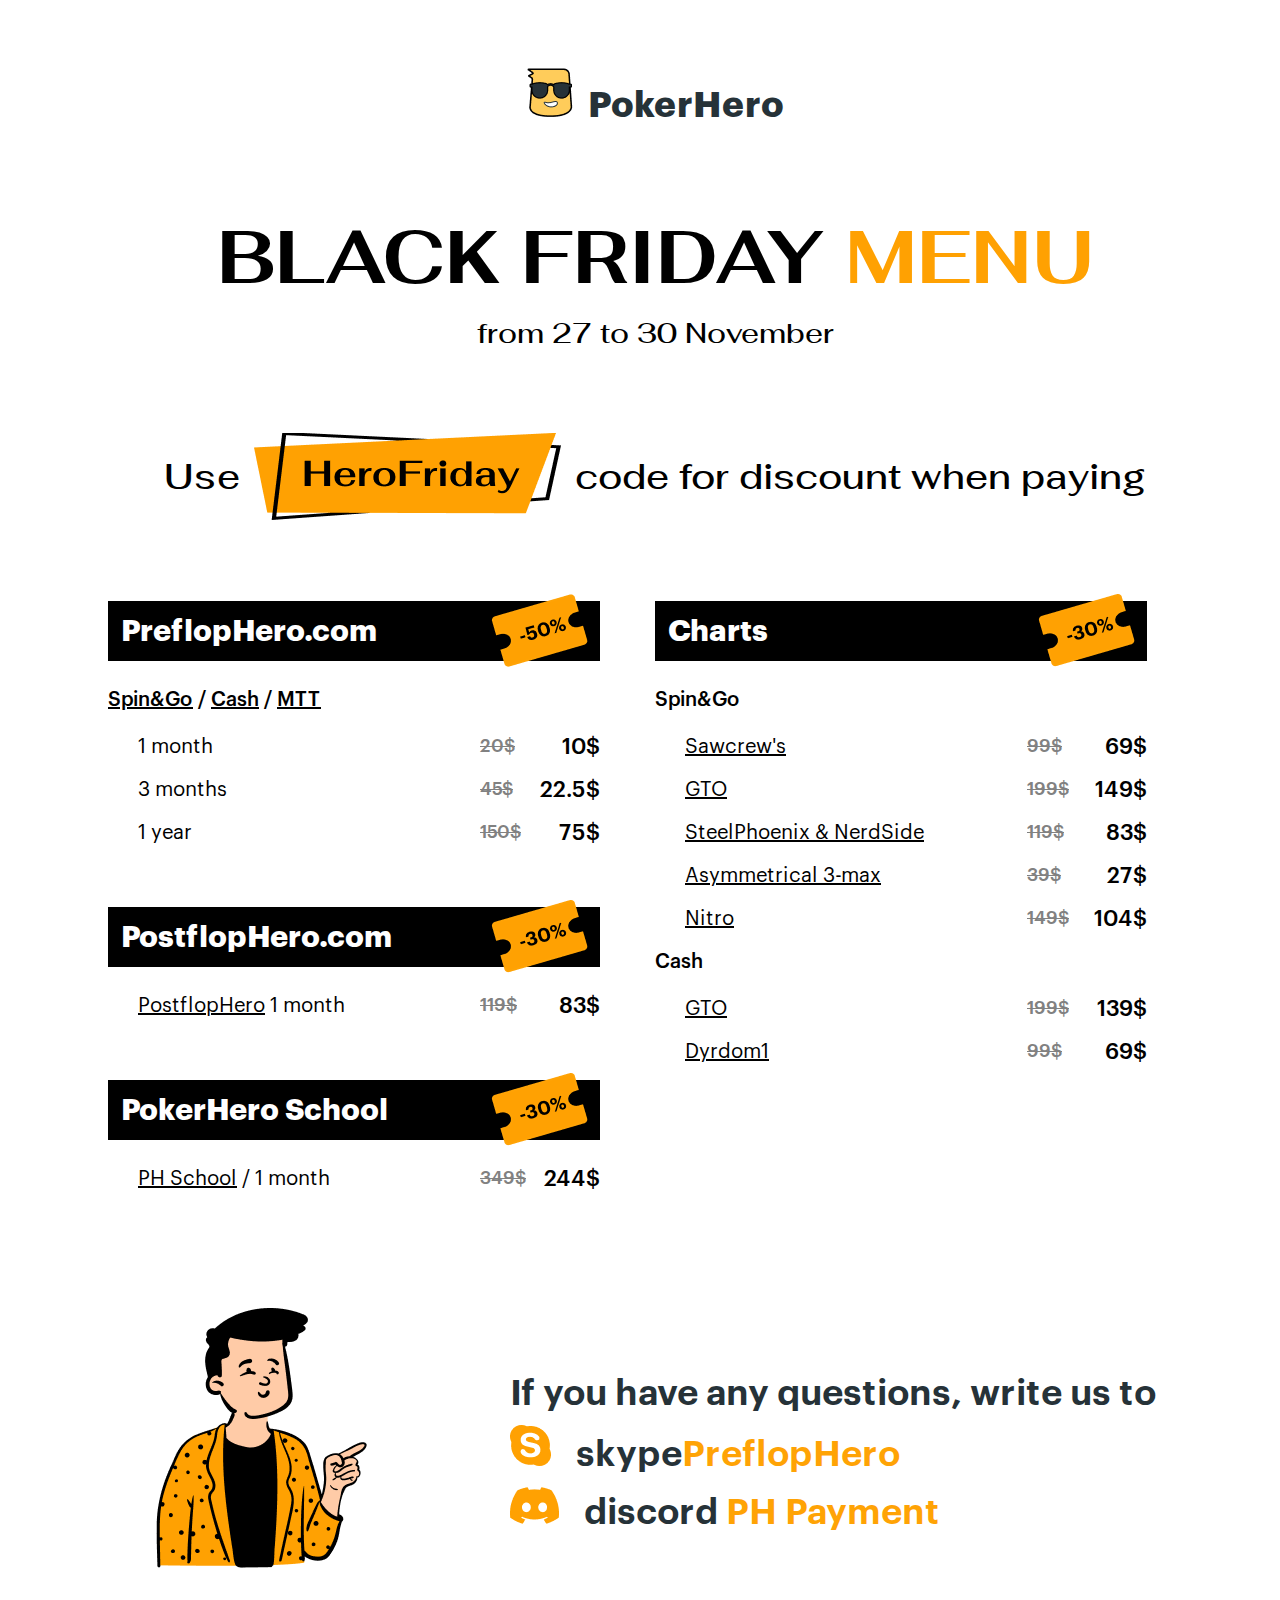
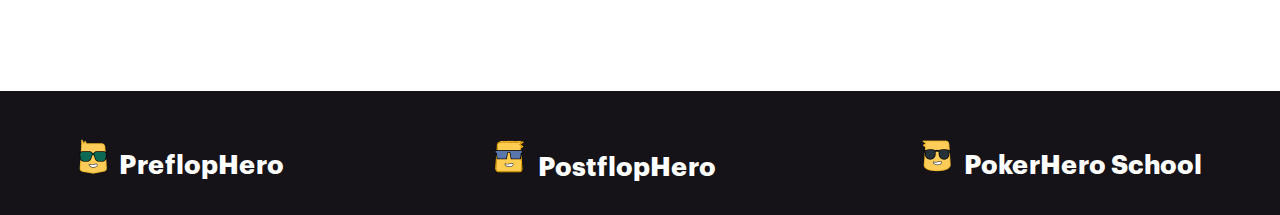
==== pokerhero/index.html @ 24f57f9c "added PokerHero" ====
<!DOCTYPE html>
<html lang="en">
<head>
    <meta charset="UTF-8">
    <meta http-equiv="X-UA-Compatible" content="IE=edge">
    <meta name="viewport" content="width=device-width, initial-scale=1.0">
    <title>Document</title>
    <link rel="stylesheet" href="css/fonts.css">
    <link rel="stylesheet" href="css/style.css">
</head>
<body>
    <div class="container">
        <div class="logo"><img src="icons/logo.png" alt="logo">PokerHero</div>
        <div class="title">
            Black friday <span>menu</span> 
        </div>
        <div class="subtitle">from 27 to 30 November</div>
        <div class="discount">Use <img src="img/promocode.png" alt="promocode"> code for discount when paying</div>

        <div class="menu">
            <div class="menu__item">
                <div class="menu__head"><div class="menu__title">PreflopHero.com</div><img src="icons/discount-50.png" alt="-50"> </div>
                <div class="menu__subtitle"><a href="https://spin.preflophero.com/">Spin&Go</a> / <a href="https://cash.preflophero.com/">Cash</a> / <a href="https://mtt.preflophero.com/">MTT</a>  </div>
                <div class="menu__cost">
                    <div class="menu__lot">1 month</div>
                    <div class="menu__price"><span>20$</span>10$</div>
                </div>
                <div class="menu__cost">
                    <div class="menu__lot">3 months</div>
                    <div class="menu__price"><span>45$</span>22.5$</div>
                </div>
                <div class="menu__cost">
                    <div class="menu__lot">1 year</div>
                    <div class="menu__price"><span>150$</span>75$</div>
                </div>
            </div>
            <div class="menu__item">
                <div class="menu__head"><div class="menu__title">PostflopHero.com</div><img src="icons/discount-30.png" alt="-30"> </div>
                <div class="menu__cost">
                    <div class="menu__lot"><a href="https://app.postflophero.com/">PostflopHero</a> 1 month</div>
                    <div class="menu__price"><span>119$</span>83$</div>
                </div>
            </div>
            <div class="menu__item">
                <div class="menu__head"><div class="menu__title">PokerHero School</div><img src="icons/discount-30.png" alt="-30"> </div>
                <div class="menu__cost">
                    <div class="menu__lot"><a href="https://forum.gipsyteam.ru/index.php?viewtopic=163630">PH School</a> / 1 month</div>
                    <div class="menu__price"><span>349$</span>244$</div>
                </div>
            </div>
            <div class="menu__item">
                <div class="menu__head"> <div class="menu__title">Charts</div><img src="icons/discount-30.png" alt="-30"> </div>
                <div class="menu__subtitle">Spin&Go</div>
                <div class="menu__cost">
                    <div class="menu__lot"><a href="https://preflophero.com/sawcrew.html">Sawcrew's</a></div>
                    <div class="menu__price"><span>99$</span>69$</div>
                </div>  
                <div class="menu__cost">
                    <div class="menu__lot"><a href="https://preflophero.com/gto-spin-and-go.html">GTO</a></div>
                    <div class="menu__price"><span>199$</span>149$</div>
                </div>
                <div class="menu__cost">
                    <div class="menu__lot"><a href="https://preflophero.com/SP&NS-pack.html">SteelPhoenix & NerdSide</a></div>
                    <div class="menu__price"><span>119$</span>83$</div>
                </div>
                <div class="menu__cost">
                    <div class="menu__lot"><a href="https://preflophero.com/asymmetrical-3max.html">Asymmetrical 3-max</a></div>
                    <div class="menu__price"><span>39$</span>27$</div>
                </div>
                <div class="menu__cost">
                    <div class="menu__lot"><a href="https://preflophero.com/nitro.html">Nitro</a></div>
                    <div class="menu__price"><span>149$</span>104$</div>
                </div>
                <div class="menu__subtitle">Cash</div>
                <div class="menu__cost">
                    <div class="menu__lot"><a href="https://preflophero.com/gto-cash.html">GTO</a></div>
                    <div class="menu__price"><span>199$</span>139$</div>
                </div>
                <div class="menu__cost">
                    <div class="menu__lot"><a href="https://preflophero.com/dyrdom1.html">Dyrdom1</a></div>
                    <div class="menu__price"><span>99$</span>69$</div>
                </div>
            </div>
        </div>

        <div class="social">
            <img src="img/man.png" alt="man" class="social__pic">
            <div class="social__links">
                If you have any questions, write us to 
                <a href="https://join.skype.com/zUKprehfMNdG"><img src="icons/skype.png" alt="skype">skype<span>PreflopHero</span></a>
                <a href="https://discord.com/invite/NxZ8WkE"><img src="icons/discord.png" alt="discord">discord <span>PH Payment</span></a>
            </div>
        </div>
    </div>
    <footer class="footer">
        <div class="footer__link">
            <a href="https://preflophero.com/"><img src="icons/logo-green.png" alt="l-green">PreflopHero</a>
            <a href="https://app.postflophero.com/"><img src="icons/logo-blue.png" alt="l-blue">PostflopHero</a>
            <a href="https://forum.gipsyteam.ru/index.php?viewtopic=163630"><img src="icons/logo-black.png" alt="l-black">PokerHero School</a>
        </div>
    </footer>
</body>
</html>
---- pokerhero/css/fonts.css ----
@font-face {
    font-family: 'Graphik LCG';
    src: url('../fonts/GraphikLCG-Regular.eot');
    src: local('../fonts/Graphik LCG Regular'), local('../fonts/GraphikLCG-Regular'),
        url('../fonts/GraphikLCG-Regular.eot?#iefix') format('embedded-opentype'),
        url('../fonts/GraphikLCG-Regular.woff2') format('woff2'),
        url('../fonts/GraphikLCG-Regular.woff') format('woff'),
        url('../fonts/GraphikLCG-Regular.ttf') format('truetype');
    font-weight: 400;
    font-style: normal;
}


@font-face {
    font-family: 'Graphik LCG';
    src: url('../fonts/GraphikLCG-Medium.eot');
    src: local('../fonts/Graphik LCG Medium'), local('../fonts/GraphikLCG-Medium'),
        url('../fonts/GraphikLCG-Medium.eot?#iefix') format('embedded-opentype'),
        url('../fonts/GraphikLCG-Medium.woff2') format('woff2'),
        url('../fonts/GraphikLCG-Medium.woff') format('woff'),
        url('../fonts/GraphikLCG-Medium.ttf') format('truetype');
    font-weight: 500;
    font-style: normal;
}



@font-face {
    font-family: 'Graphik LCG';
    src: url('../fonts/GraphikLCG-Semibold.eot');
    src: local('../fonts/Graphik LCG Semibold'), local('../fonts/GraphikLCG-Semibold'),
        url('../fonts/GraphikLCG-Semibold.eot?#iefix') format('embedded-opentype'),
        url('../fonts/GraphikLCG-Semibold.woff2') format('woff2'),
        url('../fonts/GraphikLCG-Semibold.woff') format('woff'),
        url('../fonts/GraphikLCG-Semibold.ttf') format('truetype');
    font-weight: 600;
    font-style: normal;
}

@font-face {
    font-family: 'Graphik LCG';
    src: url('../fonts/GraphikLCG-Bold.eot');
    src: local('../fonts/Graphik LCG Bold'), local('../fonts/GraphikLCG-Bold'),
        url('../fonts/GraphikLCG-Bold.eot?#iefix') format('embedded-opentype'),
        url('../fonts/GraphikLCG-Bold.woff2') format('woff2'),
        url('../fonts/GraphikLCG-Bold.woff') format('woff'),
        url('../fonts/GraphikLCG-Bold.ttf') format('truetype');
    font-weight: 700;
    font-style: normal;
}


@font-face {
    font-family: 'Fahkwang';
    src: local('../fonts/Fahkwang Medium'), local('../fonts/Fahkwang-Medium'), url('../fonts/Fahkwangmedium.woff2') format('woff2'), url('../fonts/Fahkwangmedium.woff') format('woff'), url('../fonts/Fahkwangmedium.ttf') format('truetype');
    font-weight: 500;
    font-style: normal;
}

@font-face {
    font-family: 'Fahkwang';
    src: local('../fonts/Fahkwang Bold'), local('../fonts/Fahkwang-Bold'), url('../fonts/Fahkwangbold.woff2') format('woff2'), url('../fonts/Fahkwangbold.woff') format('woff'), url('../fonts/Fahkwangbold.ttf') format('truetype');
    font-weight: 700;
    font-style: normal;
}
---- pokerhero/css/style.css ----
*{
    box-sizing: border-box;
    margin: 0;
    padding: 0;
    font-family: 'Graphik LCG';
}
a{
    text-decoration: none;
}
.container{
    padding: 67px 0 116px 30px;
    width: 1124px;
    margin: 0 auto;
}
.logo{
    font-size: 36px;
    line-height: 135%;
    font-weight: 700;
    text-align: center;
    color: #263238;
}
.logo img{
    margin-right: 11px;
}


.title{
    margin-top: 80px;
    font-family: 'Fahkwang';
    font-weight: 700;
    text-align: center;
    font-size: 73px;
    line-height: 128%;
    text-transform: uppercase;
    color: #000000;
}
.title span{    
    font-family: 'Fahkwang';
    color: #FFA102;
}

.subtitle{
    margin-top: 12px;
    text-align: center;
    font-family: 'Fahkwang';
    font-weight: 500;
    font-size: 28px;
    line-height: 135%;
    color: #000000;
}

.discount{
    display: flex;
    align-items: center;
    justify-content: center;
    margin-top: 80px;
    text-align: center;
    font-family: 'Fahkwang';
    font-weight: 500;
    font-size: 36px;
    line-height: 135%;
    color: #000000;
}
.discount img{
    margin: 0 14px;
}

.menu{
    margin-top: 80px;
    max-height: 620px;
    display: flex;
    flex-direction: column;
    flex-wrap: wrap;
}
.menu__item{
    width: 492px;
    padding-top: 60px;
}
.menu__item:first-child{
    padding-top: 0;
}
.menu__item:last-child{
    padding-top: 0;
}
.menu__head{
    height: 60px;
    padding: 0 11px 0 13px;
    margin-bottom: 26px;
    display: flex;
    align-items: center;
    justify-content: space-between;
    background-color: #000;
    font-size: 30px;
    line-height: 135%;
    font-weight: 700;
    color: #FFFFFF;
}
.menu__subtitle{
    margin-bottom: 20px;
    font-weight: 500;
    font-size: 20px;
    line-height: 135%;
}
.menu a{
    font-weight: 500;
    font-size: 20px;
    line-height: 135%;
    text-decoration-line: underline;
    color: #000000;
}
.menu__cost{
    margin-bottom: 16px;
    margin-left: 30px;
    display: flex;
    justify-content: space-between;
    font-size: 20px;
    line-height: 135%;
    color: #000000;
}
.menu__cost:last-child{
    margin-bottom: 0;
}

.menu__price span{
    margin-right: 11px;
    text-decoration: line-through;
    font-weight: 500;
    font-size: 18px;
    line-height: 135%;
    color: #818181;
}
.menu__price{
    display: flex;
    min-width: 120px;
    justify-content: space-between;
    font-weight: 500;
    font-size: 22px;
}

.menu__lot a{
    font-size: 20px;
    line-height: 135%;
    font-weight: 400;
}
.menu a:hover{
    color: #FFA102;
}


.social{
    margin-top: 115px;
    display: flex;
    justify-content: flex-start;
    margin-left: 38px;
    margin-right: 42px;
}
.social__links{
    margin-top: 60px;
    font-weight: 600;
    font-size: 36px;
    line-height: 140%;
    color: #263238;
    margin-left: 143px; 
}
.social__links a{
    margin-top: 7px;
    display: block;
    font-weight: 600;
    font-size: 36px;
    line-height: 140%;
    color: #263238;
}
.social__links span{
    color: #FFA305;
}
.social__links img{
    margin-right: 25px;
}
.footer{

    background-color: #151318;
    height: 124px;
}

.footer__link{    
    width: 1124px;
    margin: 0 auto;
    padding-top: 47px;
    display: flex;
    justify-content: space-between;
    align-items: center;
}
.footer__link a{
    display: block;
    font-weight: 700;
    font-size: 26.3147px;
    line-height: 135%;
    color: #FFFFFF;
}

.footer__link img{
    margin-right: 10px;
}


@media (max-width: 1200px){
    .container{
        width: 768px;
    }
    .logo{
        font-size: 24px;
        display: flex;
        align-items: center;
        justify-content: center;
    }
    .title{
        font-size: 48px;
    }
    .subtitle{
        font-size: 20px;
    }
    .discount{
        font-size: 24px;
    }
    .discount img{
        width: 228px;
        height: 65px;
        margin: 0 12px;
    }
    .menu{
        margin-top: 64px;
        max-height: 590px;
    }
    .menu__item{
        width: 342px;
        padding-top: 50px;
    }
    .menu__head{
        font-size: 23px;
    }
    .menu__cost{
        margin-left: 0;
    }
    .social__pic{
        width: 159px;
        height: 192px;
    }
    .social__links a{
        display: flex;
        font-size: 24px;
    }
    .social__links span{
        margin-left: 5px;
    }
    .social__links{
        margin-left: 60px;
        font-size: 24px;
        margin-top: 55px;
    }
    .social__links img{
        margin-right: 16px;

    }

    .social{
        display: flex;
        align-items: flex-start;
    }
    .footer__link{
        width: 700px;
    }
    .footer__link a{
        font-size: 19px;
    }
}
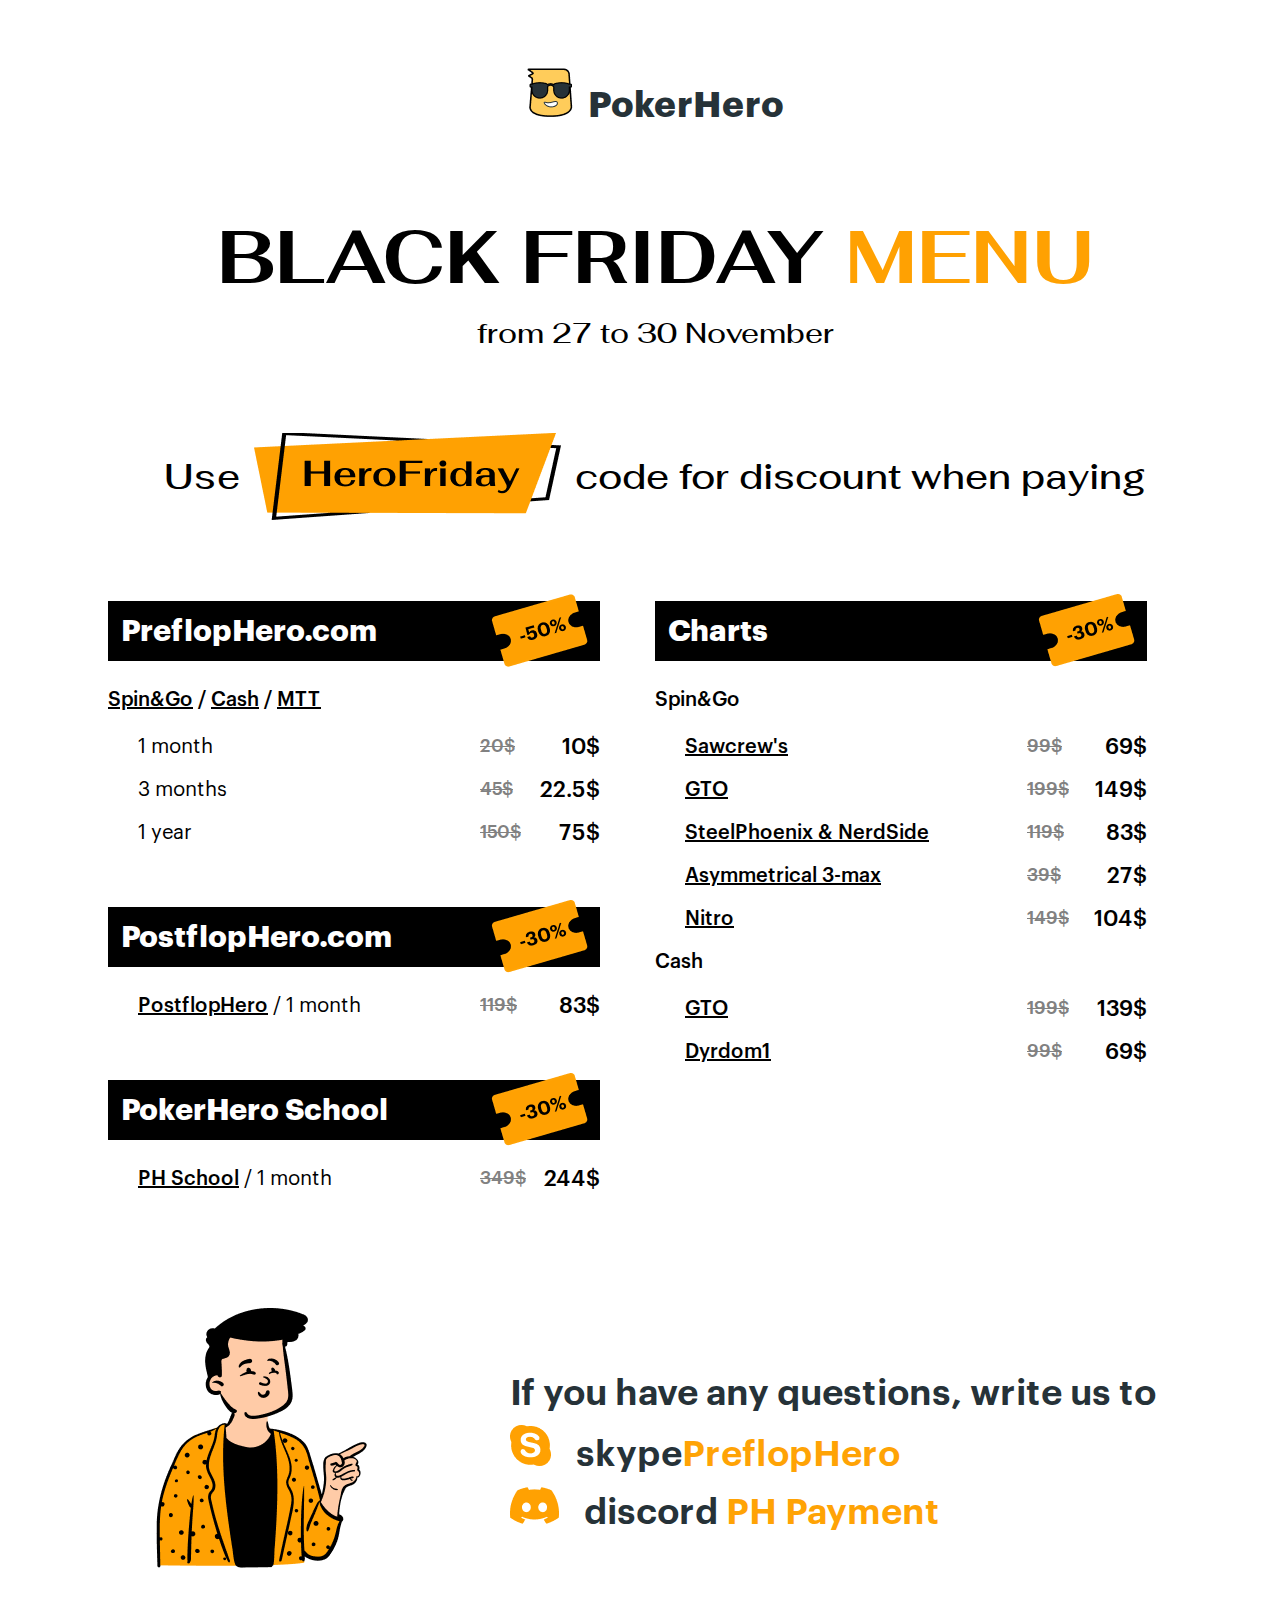
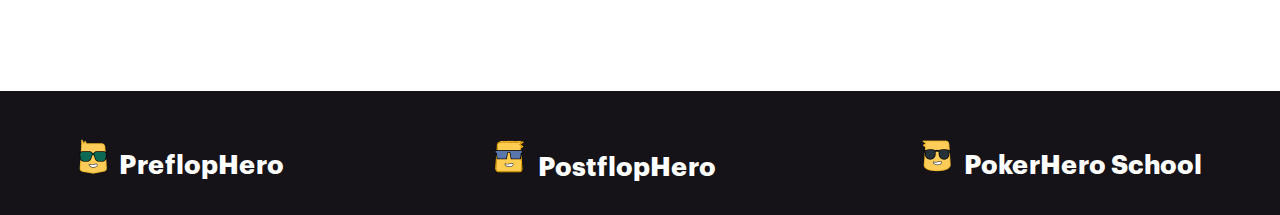
==== commit 8d0834c6: "pokerhero mobile adaptive" ====
--- a/pokerhero/index.html
+++ b/pokerhero/index.html
@@ -37,7 +37,7 @@
             <div class="menu__item">
                 <div class="menu__head"><div class="menu__title">PostflopHero.com</div><img src="icons/discount-30.png" alt="-30"> </div>
                 <div class="menu__cost">
-                    <div class="menu__lot"><a href="https://app.postflophero.com/">PostflopHero</a> 1 month</div>
+                    <div class="menu__lot"><a href="https://app.postflophero.com/">PostflopHero</a> / 1 month</div>
                     <div class="menu__price"><span>119$</span>83$</div>
                 </div>
             </div>
--- a/pokerhero/css/style.css
+++ b/pokerhero/css/style.css
@@ -22,7 +22,6 @@
 .logo img{
     margin-right: 11px;
 }
-
 
 .title{
     margin-top: 80px;
@@ -140,7 +139,6 @@
 .menu__lot a{
     font-size: 20px;
     line-height: 135%;
-    font-weight: 400;
 }
 .menu a:hover{
     color: #FFA102;
@@ -205,6 +203,7 @@
 
 @media (max-width: 1200px){
     .container{
+        padding: 50px 0 76px 30px;
         width: 768px;
     }
     .logo{
@@ -213,13 +212,19 @@
         align-items: center;
         justify-content: center;
     }
+    .logo img{
+        width: 34px;
+        height: 33px;
+    }
     .title{
+        margin-top: 48px;
         font-size: 48px;
     }
     .subtitle{
         font-size: 20px;
     }
     .discount{
+        margin-top: 50px;
         font-size: 24px;
     }
     .discount img{
@@ -238,9 +243,17 @@
     .menu__head{
         font-size: 23px;
     }
+    .menu__subtitle a{
+        font-size: 20px;
+    }
     .menu__cost{
         margin-left: 0;
-    }
+        font-size: 18px;
+    }
+    .menu__price{
+        font-size: 20px;
+    }
+
     .social__pic{
         width: 159px;
         height: 192px;
@@ -272,4 +285,111 @@
     .footer__link a{
         font-size: 19px;
     }
+}
+
+
+@media (max-width: 768px){
+    .container{
+        padding: 30px 0 60px 0px;
+        width: 360px;
+    }
+    .logo{
+        font-size: 15px;
+    }
+    .logo img{
+        width: 21px;
+        height: 20px;
+    }
+    .title{
+        margin-top: 35px;
+        font-size: 27px;
+    }
+    .subtitle{
+        font-size: 15px;
+    }
+    .discount{        
+        display: inline-block;
+        margin: 55px 0 0 60px;
+        font-size: 18px;
+        max-width: 264px;
+    }
+    .discount img{
+        width: 143px;
+        height: 41px;
+    }
+    .menu{
+        margin-top: 50px;
+        max-height: fit-content;
+        align-items: center;
+    }
+    .menu__item{
+        width: 335px;
+        padding-top: 50px;
+    }
+    .menu__head{
+        font-size: 20px;
+    }
+    .menu__cost{
+        font-size: 17px;
+    }
+    .menu__price{
+        font-size: 20px;
+        min-width: 100px;
+    }
+    .menu__subtitle{
+        font-size: 20px;
+    }
+
+    .menu__subtitle a{
+        font-size: 19px;
+    }
+    .menu__item:last-child{
+        padding-top: 50px;
+    }
+
+    .social__pic{
+    display: none;
+    }
+    .social__links a{
+        font-size: 18px;
+    }
+    .social__links span{
+        margin-left: 5px;
+    }
+    .social__links{
+        margin-left: 0;
+        font-size: 18px;
+        margin-top: 0px;
+        display: flex;
+        justify-content: center;
+        flex-wrap: wrap;
+    }
+    .social__links img{
+        margin-right: 16px;
+    }
+    .social__links a img:first-child{
+        width: 22px;
+        height: 22px;
+    }
+    .social__links a img:last-child{
+        width: 25px;
+        height: 19px;
+    }
+    .social{
+        justify-content: center;
+        margin: 55px 0 0;
+    }
+    .footer{
+        height: 47px;
+    }
+    .footer__link{
+        width: 330px;
+        padding-top: 17px;
+    }
+    .footer__link img{
+        display: none;
+    }
+    .footer__link a{
+        font-size: 11px;
+    }
 }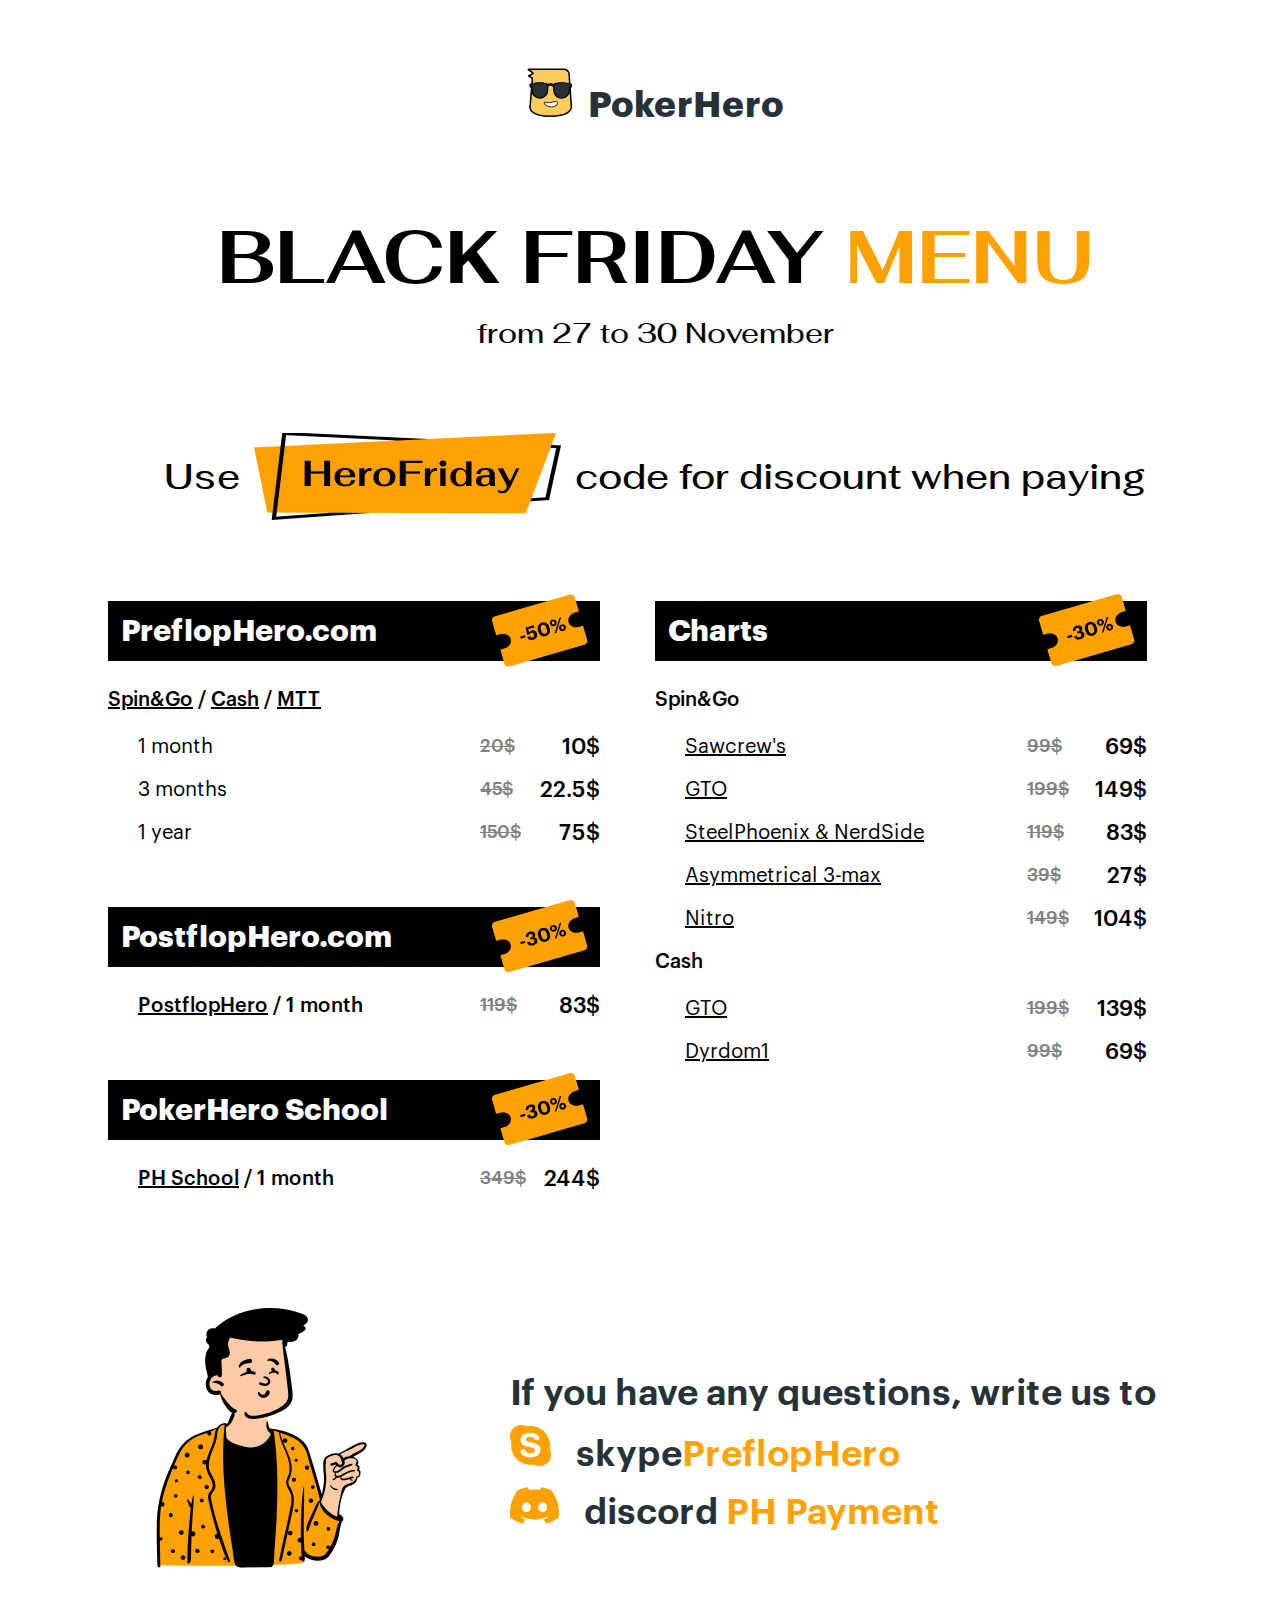
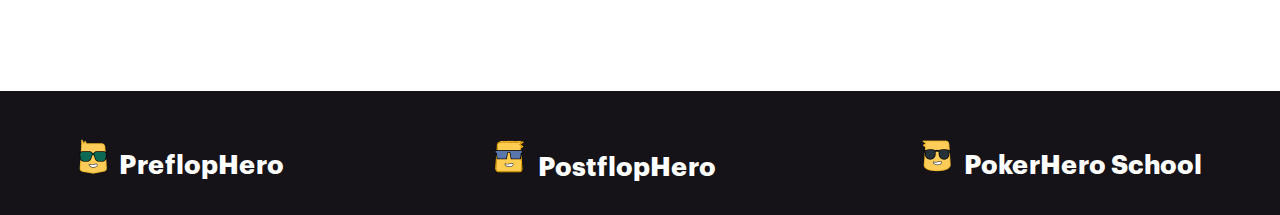
==== commit 1afef5f3: "mobile 1.1" ====
--- a/pokerhero/index.html
+++ b/pokerhero/index.html
@@ -37,14 +37,14 @@
             <div class="menu__item">
                 <div class="menu__head"><div class="menu__title">PostflopHero.com</div><img src="icons/discount-30.png" alt="-30"> </div>
                 <div class="menu__cost">
-                    <div class="menu__lot"><a href="https://app.postflophero.com/">PostflopHero</a> / 1 month</div>
+                    <div class="menu__lot bold"><a href="https://app.postflophero.com/">PostflopHero</a> / 1 month</div>
                     <div class="menu__price"><span>119$</span>83$</div>
                 </div>
             </div>
             <div class="menu__item">
                 <div class="menu__head"><div class="menu__title">PokerHero School</div><img src="icons/discount-30.png" alt="-30"> </div>
                 <div class="menu__cost">
-                    <div class="menu__lot"><a href="https://forum.gipsyteam.ru/index.php?viewtopic=163630">PH School</a> / 1 month</div>
+                    <div class="menu__lot bold"><a href="https://forum.gipsyteam.ru/index.php?viewtopic=163630">PH School</a> / 1 month</div>
                     <div class="menu__price"><span>349$</span>244$</div>
                 </div>
             </div>
--- a/pokerhero/css/style.css
+++ b/pokerhero/css/style.css
@@ -101,11 +101,14 @@
     line-height: 135%;
 }
 .menu a{
-    font-weight: 500;
+
     font-size: 20px;
     line-height: 135%;
     text-decoration-line: underline;
     color: #000000;
+}
+.bold{
+    font-weight: 500;
 }
 .menu__cost{
     margin-bottom: 16px;
@@ -340,9 +343,7 @@
         font-size: 20px;
     }
 
-    .menu__subtitle a{
-        font-size: 19px;
-    }
+
     .menu__item:last-child{
         padding-top: 50px;
     }
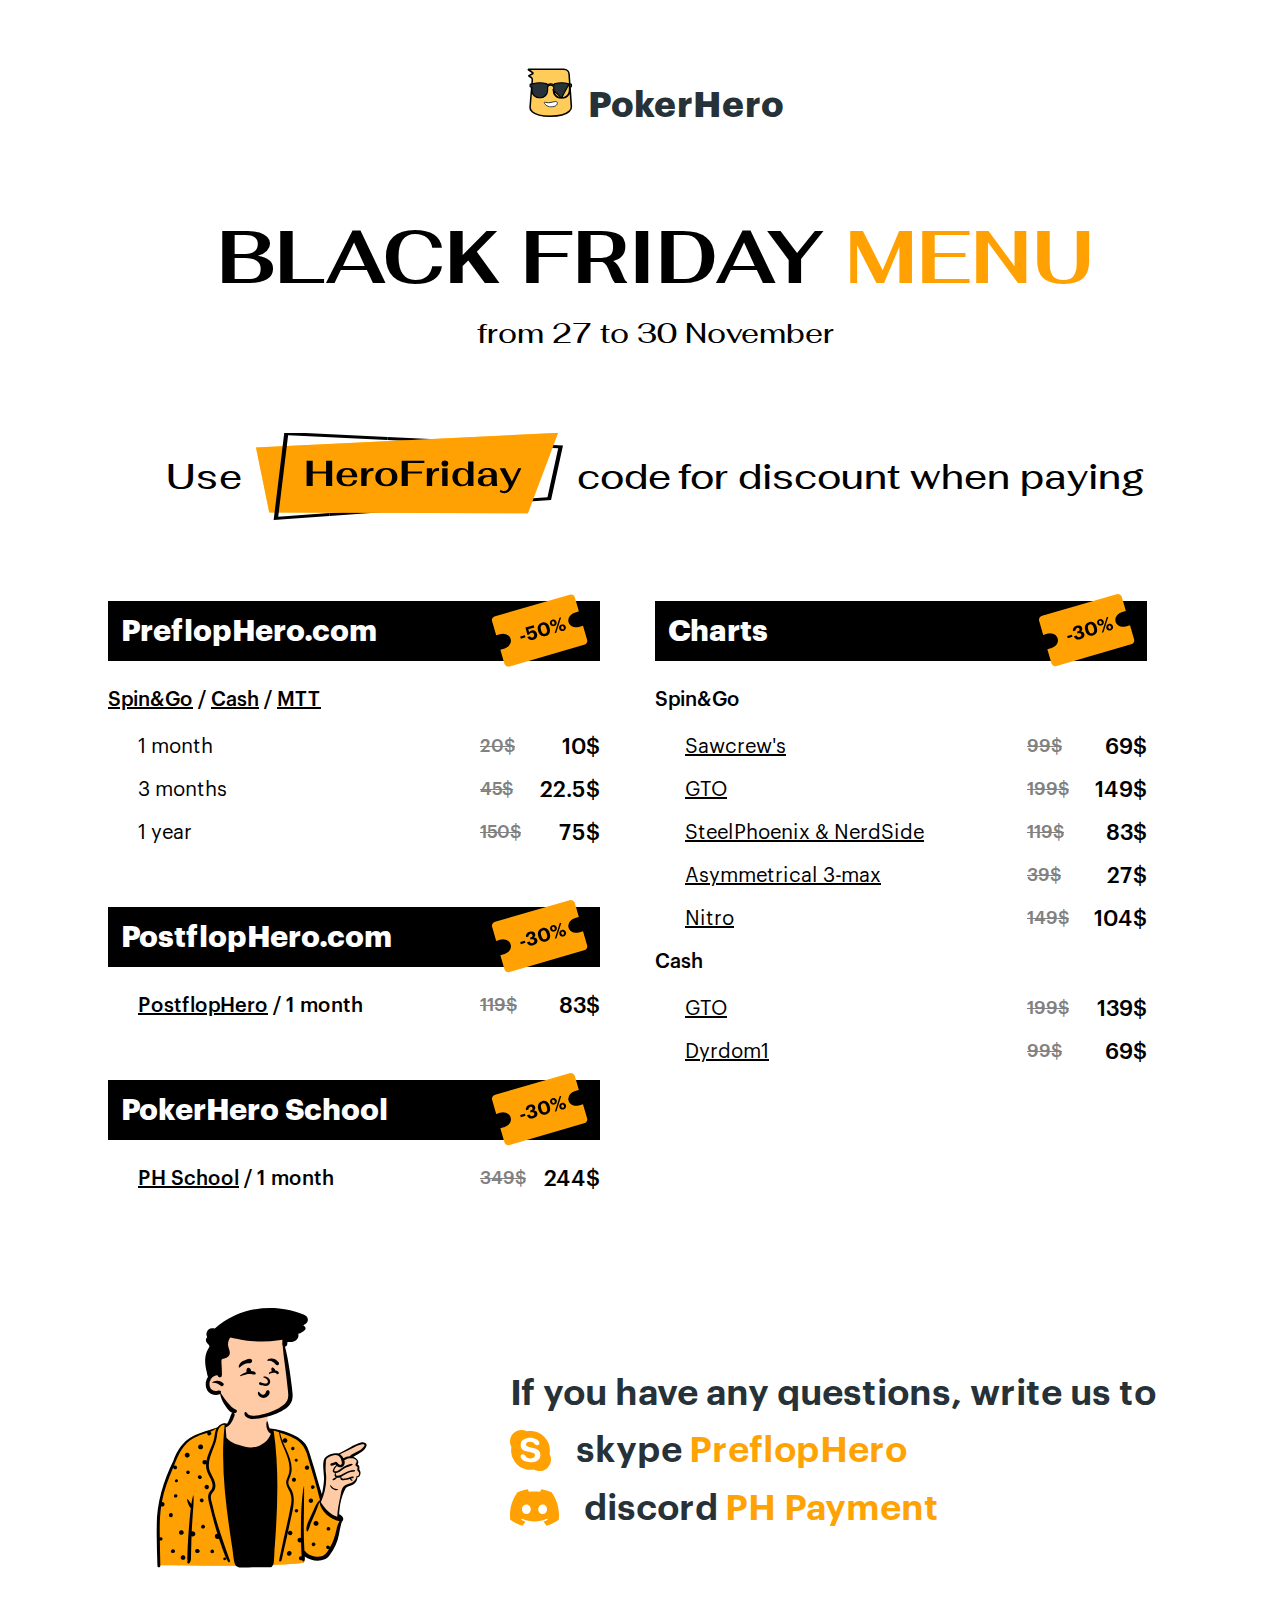
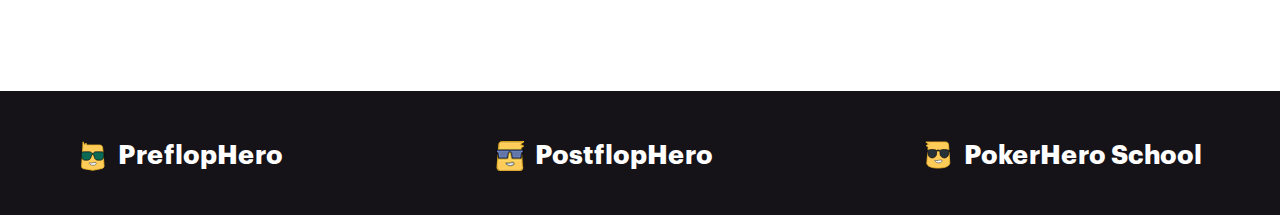
==== commit 423e2a3f: "v1.2" ====
--- a/pokerhero/index.html
+++ b/pokerhero/index.html
@@ -10,16 +10,16 @@
 </head>
 <body>
     <div class="container">
-        <div class="logo"><img src="icons/logo.png" alt="logo">PokerHero</div>
+        <div class="logo"><img src="icons/logo.svg" alt="logo">PokerHero</div>
         <div class="title">
             Black friday <span>menu</span> 
         </div>
         <div class="subtitle">from 27 to 30 November</div>
-        <div class="discount">Use <img src="img/promocode.png" alt="promocode"> code for discount when paying</div>
+        <div class="discount">Use <img src="img/promocode.svg" alt="promocode">code <span>for discount when paying</span></div>
 
         <div class="menu">
             <div class="menu__item">
-                <div class="menu__head"><div class="menu__title">PreflopHero.com</div><img src="icons/discount-50.png" alt="-50"> </div>
+                <div class="menu__head"><div class="menu__title">PreflopHero.com</div><img src="icons/discount-50.svg" alt="-50"> </div>
                 <div class="menu__subtitle"><a href="https://spin.preflophero.com/">Spin&Go</a> / <a href="https://cash.preflophero.com/">Cash</a> / <a href="https://mtt.preflophero.com/">MTT</a>  </div>
                 <div class="menu__cost">
                     <div class="menu__lot">1 month</div>
@@ -35,21 +35,21 @@
                 </div>
             </div>
             <div class="menu__item">
-                <div class="menu__head"><div class="menu__title">PostflopHero.com</div><img src="icons/discount-30.png" alt="-30"> </div>
+                <div class="menu__head"><div class="menu__title">PostflopHero.com</div><img src="icons/discount-30.svg" alt="-30"> </div>
                 <div class="menu__cost">
                     <div class="menu__lot bold"><a href="https://app.postflophero.com/">PostflopHero</a> / 1 month</div>
                     <div class="menu__price"><span>119$</span>83$</div>
                 </div>
             </div>
             <div class="menu__item">
-                <div class="menu__head"><div class="menu__title">PokerHero School</div><img src="icons/discount-30.png" alt="-30"> </div>
+                <div class="menu__head"><div class="menu__title">PokerHero School</div><img src="icons/discount-30.svg" alt="-30"> </div>
                 <div class="menu__cost">
                     <div class="menu__lot bold"><a href="https://forum.gipsyteam.ru/index.php?viewtopic=163630">PH School</a> / 1 month</div>
                     <div class="menu__price"><span>349$</span>244$</div>
                 </div>
             </div>
             <div class="menu__item">
-                <div class="menu__head"> <div class="menu__title">Charts</div><img src="icons/discount-30.png" alt="-30"> </div>
+                <div class="menu__head"> <div class="menu__title">Charts</div><img src="icons/discount-30.svg" alt="-30"> </div>
                 <div class="menu__subtitle">Spin&Go</div>
                 <div class="menu__cost">
                     <div class="menu__lot"><a href="https://preflophero.com/sawcrew.html">Sawcrew's</a></div>
@@ -84,19 +84,19 @@
         </div>
 
         <div class="social">
-            <img src="img/man.png" alt="man" class="social__pic">
+            <img src="img/man.svg" alt="man" class="social__pic">
             <div class="social__links">
                 If you have any questions, write us to 
-                <a href="https://join.skype.com/zUKprehfMNdG"><img src="icons/skype.png" alt="skype">skype<span>PreflopHero</span></a>
-                <a href="https://discord.com/invite/NxZ8WkE"><img src="icons/discord.png" alt="discord">discord <span>PH Payment</span></a>
+                <a href="https://join.skype.com/zUKprehfMNdG"><img src="icons/skype.svg" alt="skype">skype <span>PreflopHero</span></a>
+                <a href="https://discord.com/invite/NxZ8WkE"><img src="icons/discord.svg" alt="discord">discord <span>PH Payment</span></a>
             </div>
         </div>
     </div>
     <footer class="footer">
         <div class="footer__link">
-            <a href="https://preflophero.com/"><img src="icons/logo-green.png" alt="l-green">PreflopHero</a>
-            <a href="https://app.postflophero.com/"><img src="icons/logo-blue.png" alt="l-blue">PostflopHero</a>
-            <a href="https://forum.gipsyteam.ru/index.php?viewtopic=163630"><img src="icons/logo-black.png" alt="l-black">PokerHero School</a>
+            <a href="https://preflophero.com/"><img src="icons/logo-green.svg" alt="l-green">PreflopHero</a>
+            <a href="https://app.postflophero.com/"><img src="icons/logo-blue.svg" alt="l-blue">PostflopHero</a>
+            <a href="https://forum.gipsyteam.ru/index.php?viewtopic=163630"><img src="icons/logo-black.svg" alt="l-black">PokerHero School</a>
         </div>
     </footer>
 </body>
--- a/pokerhero/css/style.css
+++ b/pokerhero/css/style.css
@@ -60,6 +60,10 @@
     line-height: 135%;
     color: #000000;
 }
+.discount span{
+    font-family: 'Fahkwang';
+    margin-left: 7px;
+}
 .discount img{
     margin: 0 14px;
 }
@@ -165,13 +169,15 @@
 }
 .social__links a{
     margin-top: 7px;
-    display: block;
+    display: flex;
+    align-items: center;
     font-weight: 600;
     font-size: 36px;
     line-height: 140%;
     color: #263238;
 }
 .social__links span{
+    margin-left: 7px;
     color: #FFA305;
 }
 .social__links img{
@@ -192,7 +198,8 @@
     align-items: center;
 }
 .footer__link a{
-    display: block;
+    display: flex;
+    align-items: center;
     font-weight: 700;
     font-size: 26.3147px;
     line-height: 135%;
@@ -200,6 +207,8 @@
 }
 
 .footer__link img{
+    width: 30px;
+    height: 30px;
     margin-right: 10px;
 }
 
@@ -311,7 +320,7 @@
         font-size: 15px;
     }
     .discount{        
-        display: inline-block;
+        flex-wrap: wrap;
         margin: 55px 0 0 60px;
         font-size: 18px;
         max-width: 264px;
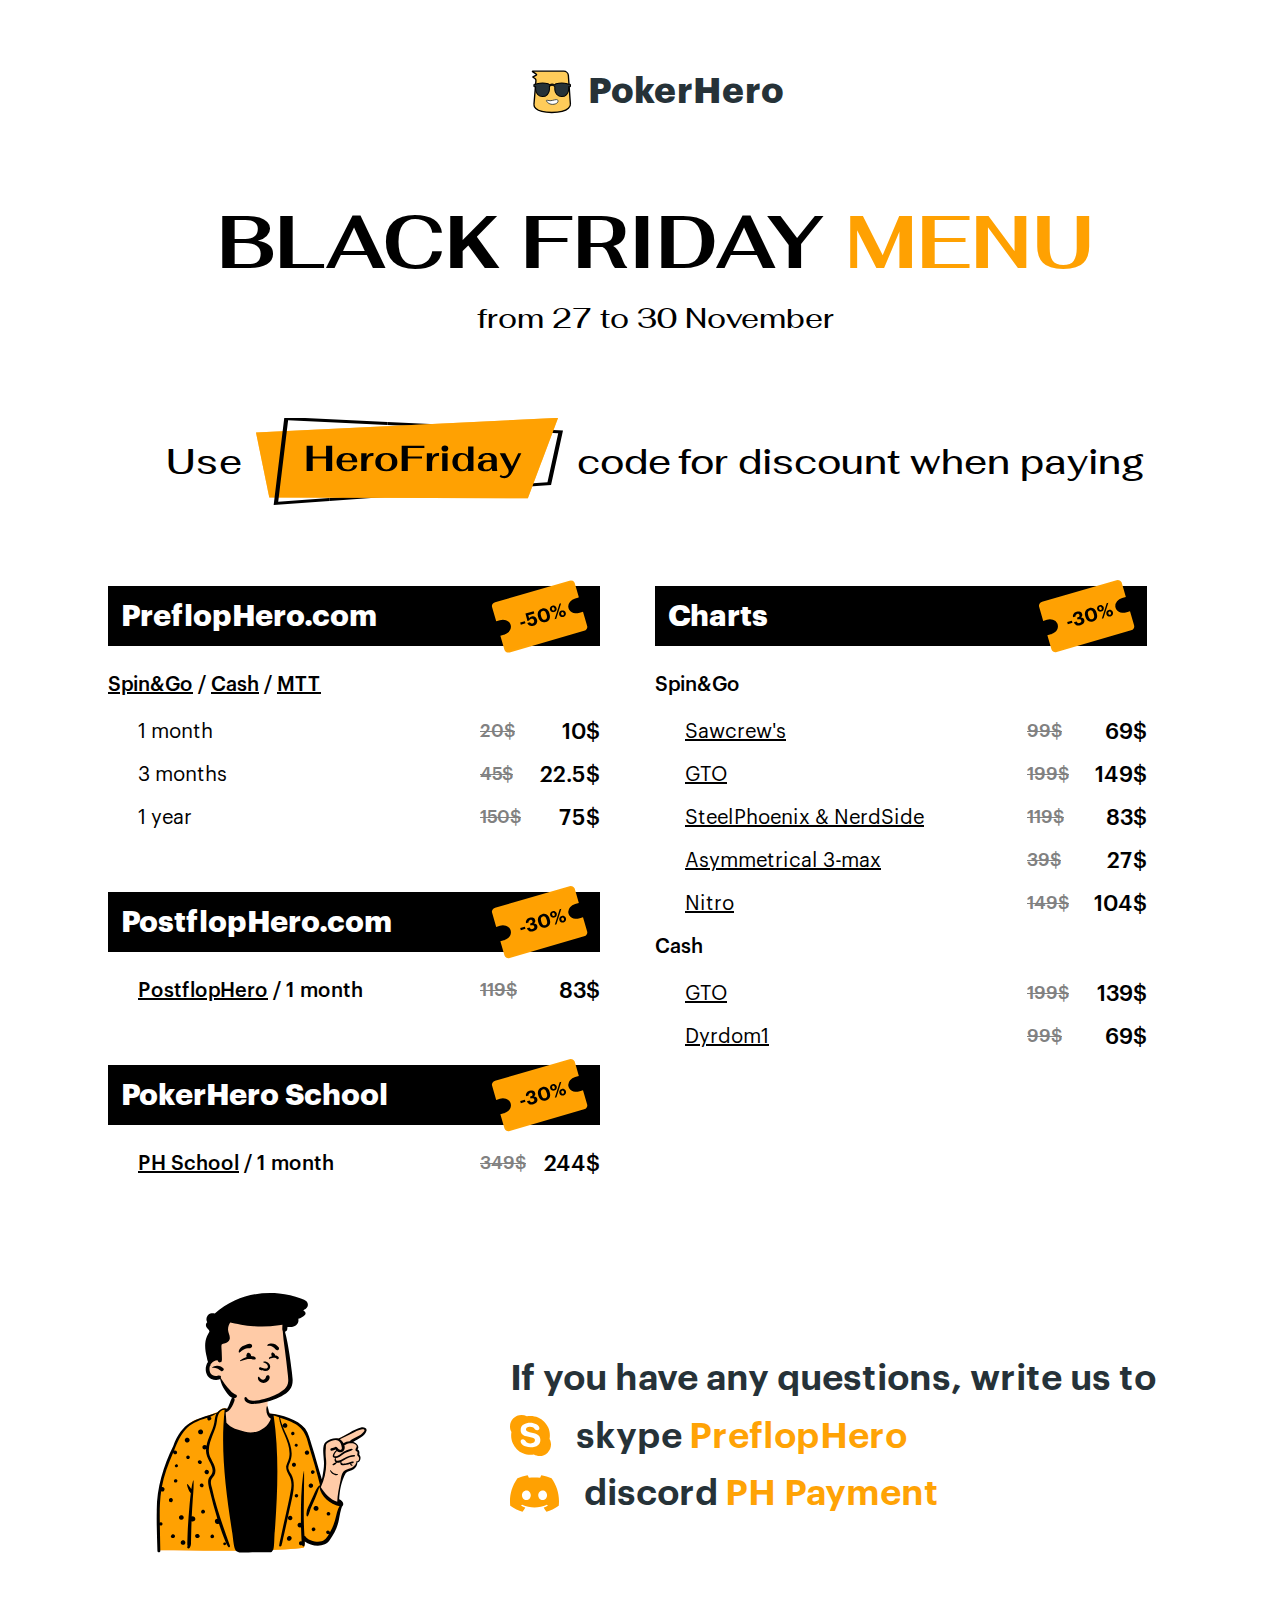
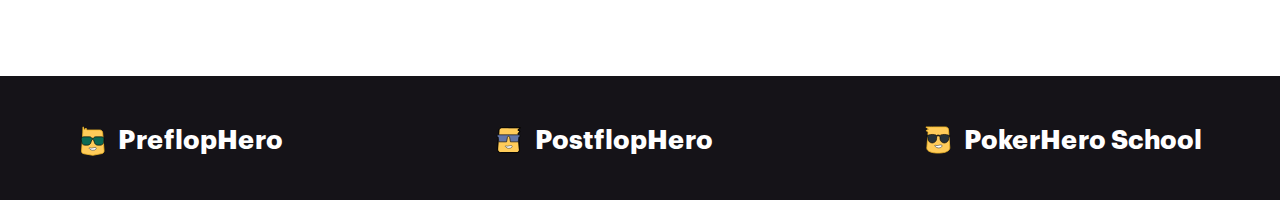
==== commit ebe51603: "fixed" ====
--- a/pokerhero/index.html
+++ b/pokerhero/index.html
@@ -4,9 +4,12 @@
     <meta charset="UTF-8">
     <meta http-equiv="X-UA-Compatible" content="IE=edge">
     <meta name="viewport" content="width=device-width, initial-scale=1.0">
-    <title>Document</title>
+    <title>PokerHero - Black friday</title>
+    <meta name="description" content="Poker trainer for spin and go and cash 6-max. Allow to memorize charts. Best couches share their strategy with you.">
+    <meta name="keywords" content="poker cash strategy, poker spin and go strategy, poker preflop charts, poker charts to memorize, texas holdem strategies, best poker training sites, poker training site, poker traning, poker training">
     <link rel="stylesheet" href="css/fonts.css">
     <link rel="stylesheet" href="css/style.css">
+    <link rel="icon" type="image/x-icon" href="icons/favicon.ico">
 </head>
 <body>
     <div class="container">
@@ -87,7 +90,7 @@
             <img src="img/man.svg" alt="man" class="social__pic">
             <div class="social__links">
                 If you have any questions, write us to 
-                <a href="https://join.skype.com/zUKprehfMNdG"><img src="icons/skype.svg" alt="skype">skype <span>PreflopHero</span></a>
+                <a href="https://join.skype.com/invite/hUXNncXpufCR"><img src="icons/skype.svg" alt="skype">skype <span>PreflopHero</span></a>
                 <a href="https://discord.com/invite/NxZ8WkE"><img src="icons/discord.svg" alt="discord">discord <span>PH Payment</span></a>
             </div>
         </div>
--- a/pokerhero/css/style.css
+++ b/pokerhero/css/style.css
@@ -14,13 +14,17 @@
 }
 .logo{
     font-size: 36px;
-    line-height: 135%;
+
     font-weight: 700;
-    text-align: center;
+    display: flex;
+    align-items: center;
+    justify-content: center;
     color: #263238;
 }
 .logo img{
     margin-right: 11px;
+    width: 50px;
+    height: 48px;
 }
 
 .title{
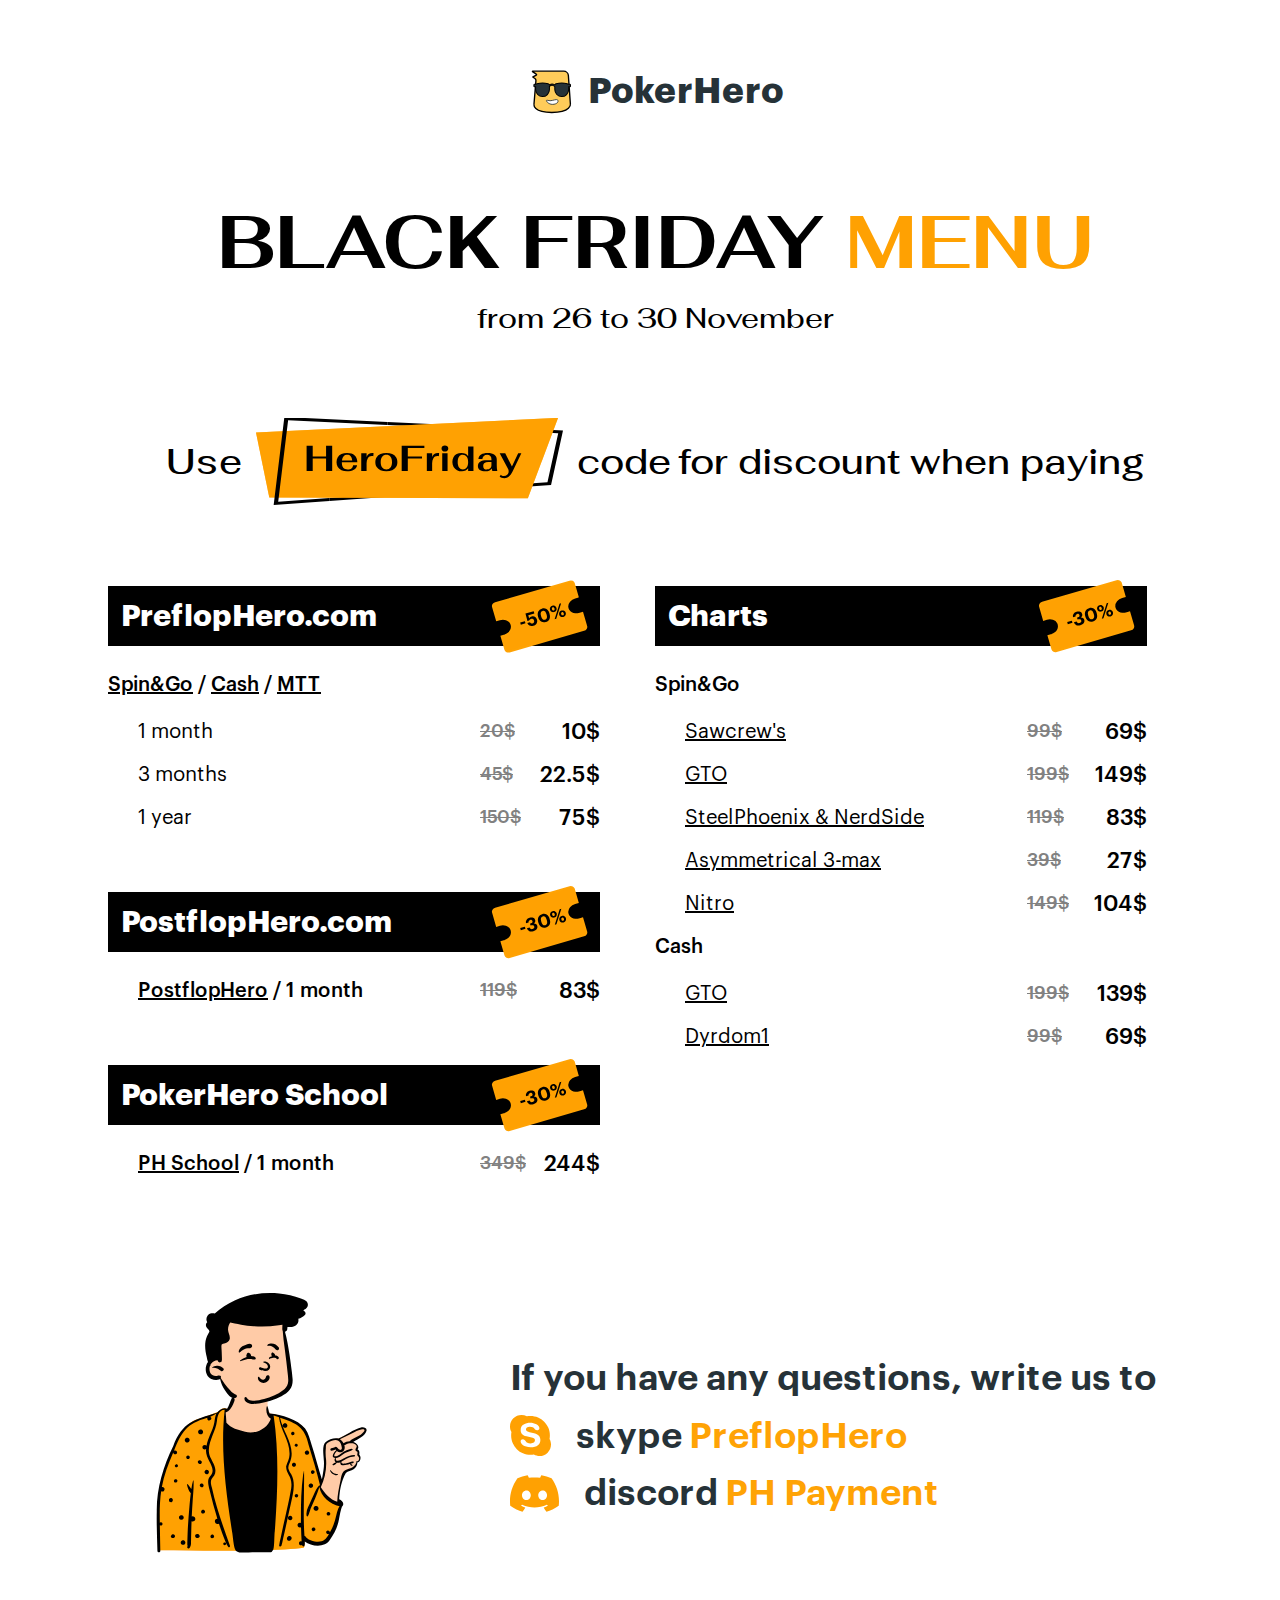
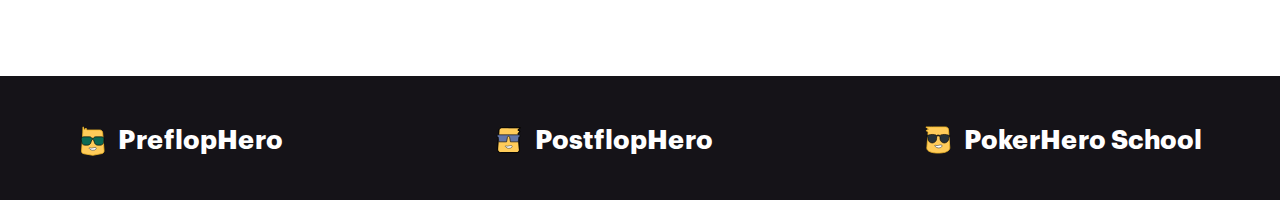
==== commit 50614efc: "date fixed" ====
--- a/pokerhero/index.html
+++ b/pokerhero/index.html
@@ -17,7 +17,7 @@
         <div class="title">
             Black friday <span>menu</span> 
         </div>
-        <div class="subtitle">from 27 to 30 November</div>
+        <div class="subtitle">from 26 to 30 November</div>
         <div class="discount">Use <img src="img/promocode.svg" alt="promocode">code <span>for discount when paying</span></div>
 
         <div class="menu">
